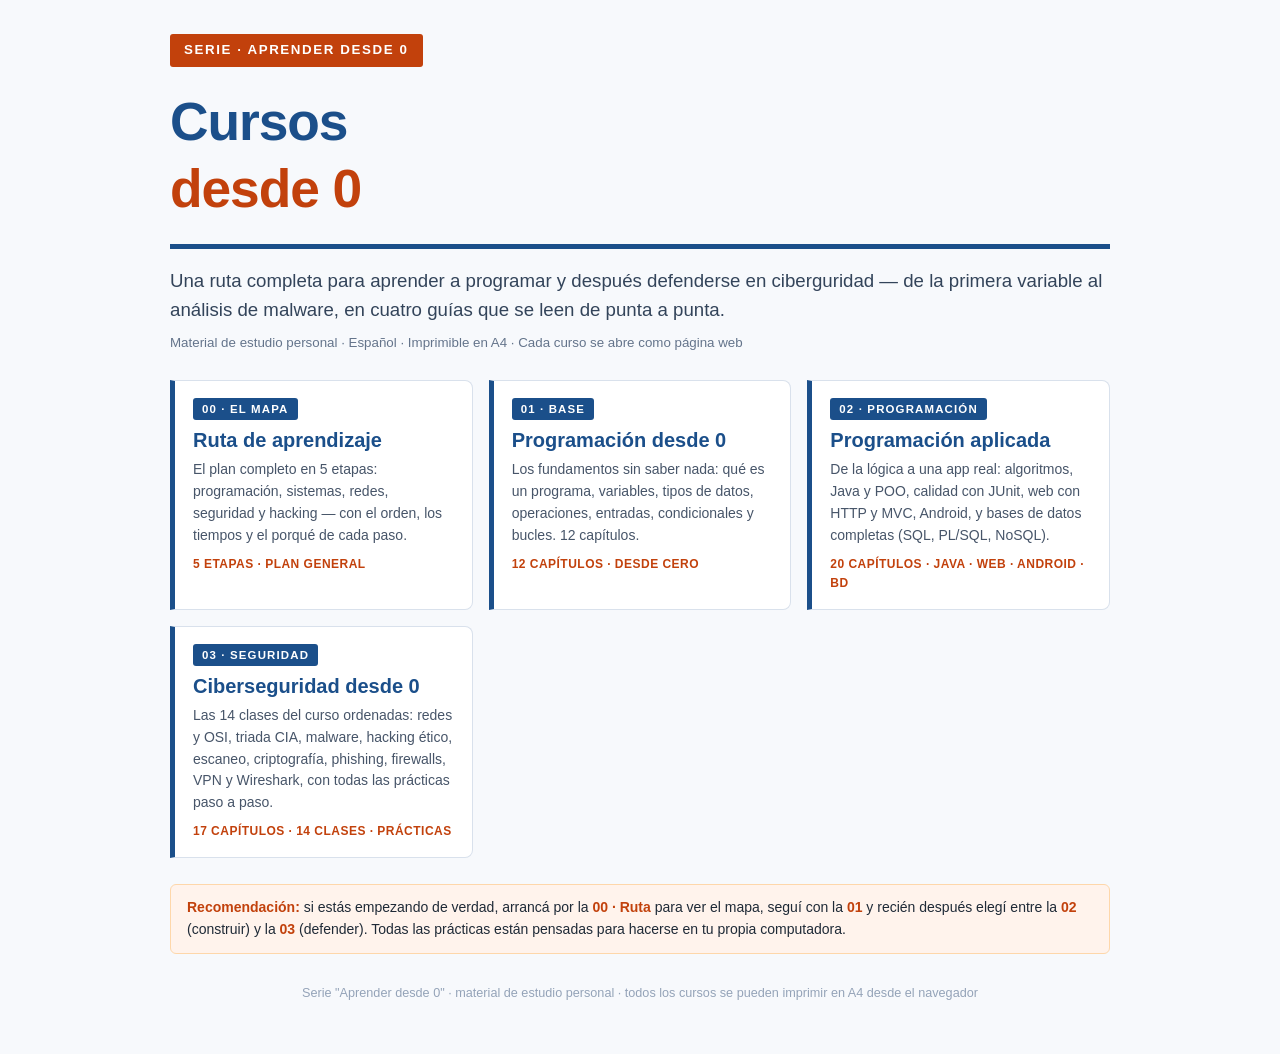
==== index.html @ 6a271abf "Serie Aprender desde 0: ruta + 4 cursos en HTML imprimible" ====
<!DOCTYPE html>
<html lang="es">
<head>
<meta charset="utf-8">
<meta name="viewport" content="width=device-width, initial-scale=1">
<title>Aprender desde 0 — Cursos</title>
<style>
  :root {
    --azul: #1b4f8a;
    --azul-vivo: #1d4ed8;
    --azul-humo: #eaf1fa;
    --naranja: #c2410c;
    --naranja-humo: #fff3ec;
    --verde: #15803d;
    --gris: #475569;
    --borde: #d9e1ec;
  }
  * { box-sizing: border-box; }
  body {
    font-family: "Segoe UI", "Segoe UI Variable Text", Tahoma, sans-serif;
    font-size: 11pt; line-height: 1.57; color: #1f2a37; margin: 0;
    background: #f7f9fc;
  }
  h1, h2, h3 { font-weight: 700; color: var(--azul); line-height: 1.25; margin: 0; }

  .envoltura { max-width: 980px; margin: 0 auto; padding: 34px 20px 50px; }

  /* ---------- Portada ---------- */
  .serie {
    display: inline-block; background: var(--naranja); color: #fff;
    font-size: 10pt; font-weight: 700; letter-spacing: .12em;
    text-transform: uppercase; padding: 6px 14px; border-radius: 3px;
  }
  h1 { font-size: 40pt; letter-spacing: -.02em; margin: 22px 0 0 0; }
  h1 span { color: var(--naranja); display: block; }
  .regla { height: 5px; background: var(--azul); width: 100%; margin: 22px 0 18px 0; }
  .sub { font-size: 14pt; color: #33445a; line-height: 1.55; margin: 0 0 8px 0; }
  .meta { font-size: 10pt; color: #64748b; margin: 0 0 26px 0; }

  /* ---------- Tarjetas ---------- */
  .grilla {
    display: grid; grid-template-columns: repeat(auto-fit, minmax(290px, 1fr));
    gap: 16px; margin-top: 10px;
  }
  .curso {
    display: block; text-decoration: none; background: #fff;
    border: 1px solid var(--borde); border-left: 5px solid var(--azul);
    border-radius: 0 8px 8px 0; padding: 16px 18px;
    transition: transform .12s ease, box-shadow .12s ease;
  }
  .curso:hover { transform: translateY(-3px); box-shadow: 0 6px 18px rgba(27,79,138,.14); border-left-color: var(--naranja); }
  .num {
    display: inline-block; font-size: 8.6pt; font-weight: 700; letter-spacing: .1em;
    text-transform: uppercase; color: #fff; background: var(--azul);
    padding: 2px 9px; border-radius: 3px; margin-bottom: 8px;
  }
  .curso h3 { font-size: 15pt; margin-bottom: 6px; color: var(--azul); }
  .curso p { font-size: 10.5pt; color: #475569; margin: 0 0 8px 0; }
  .tags { font-size: 9pt; color: var(--naranja); font-weight: 700; letter-spacing: .04em; }

  /* ---------- Nota final ---------- */
  .nota {
    background: var(--naranja-humo); border: 1px solid #fed7aa; border-radius: 6px;
    padding: 12px 16px; margin-top: 26px; font-size: 10.5pt;
  }
  .nota b { color: var(--naranja); }
  footer { font-size: 9.5pt; color: #94a3b8; text-align: center; margin-top: 30px; }

  @media (max-width: 480px) {
    h1 { font-size: 30pt; }
    .sub { font-size: 12.5pt; }
  }
</style>
</head>
<body>
<div class="envoltura">

  <div class="serie">Serie · Aprender desde 0</div>
  <h1>Cursos <span>desde 0</span></h1>
  <div class="regla"></div>
  <p class="sub">Una ruta completa para aprender a programar y después defenderse en ciberguridad — de la primera variable al análisis de malware, en cuatro guías que se leen de punta a punta.</p>
  <p class="meta">Material de estudio personal · Español · Imprimible en A4 · Cada curso se abre como página web</p>

  <div class="grilla">
    <a class="curso" href="00-ruta-aprendizaje.html">
      <span class="num">00 · El mapa</span>
      <h3>Ruta de aprendizaje</h3>
      <p>El plan completo en 5 etapas: programación, sistemas, redes, seguridad y hacking — con el orden, los tiempos y el porqué de cada paso.</p>
      <div class="tags">5 ETAPAS · PLAN GENERAL</div>
    </a>

    <a class="curso" href="01-programacion-desde-0.html">
      <span class="num">01 · Base</span>
      <h3>Programación desde 0</h3>
      <p>Los fundamentos sin saber nada: qué es un programa, variables, tipos de datos, operaciones, entradas, condicionales y bucles. 12 capítulos.</p>
      <div class="tags">12 CAPÍTULOS · DESDE CERO</div>
    </a>

    <a class="curso" href="02-programacion-teclab.html">
      <span class="num">02 · Programación</span>
      <h3>Programación aplicada</h3>
      <p>De la lógica a una app real: algoritmos, Java y POO, calidad con JUnit, web con HTTP y MVC, Android, y bases de datos completas (SQL, PL/SQL, NoSQL).</p>
      <div class="tags">20 CAPÍTULOS · JAVA · WEB · ANDROID · BD</div>
    </a>

    <a class="curso" href="03-ciberseguridad-desde-0.html">
      <span class="num">03 · Seguridad</span>
      <h3>Ciberseguridad desde 0</h3>
      <p>Las 14 clases del curso ordenadas: redes y OSI, triada CIA, malware, hacking ético, escaneo, criptografía, phishing, firewalls, VPN y Wireshark, con todas las prácticas paso a paso.</p>
      <div class="tags">17 CAPÍTULOS · 14 CLASES · PRÁCTICAS</div>
    </a>
  </div>

  <div class="nota">
    <b>Recomendación:</b> si estás empezando de verdad, arrancá por la <b>00 · Ruta</b> para ver el mapa, seguí con la <b>01</b> y recién después elegí entre la <b>02</b> (construir) y la <b>03</b> (defender). Todas las prácticas están pensadas para hacerse en tu propia computadora.
  </div>

  <footer>Serie "Aprender desde 0" · material de estudio personal · todos los cursos se pueden imprimir en A4 desde el navegador</footer>

</div>
</body>
</html>
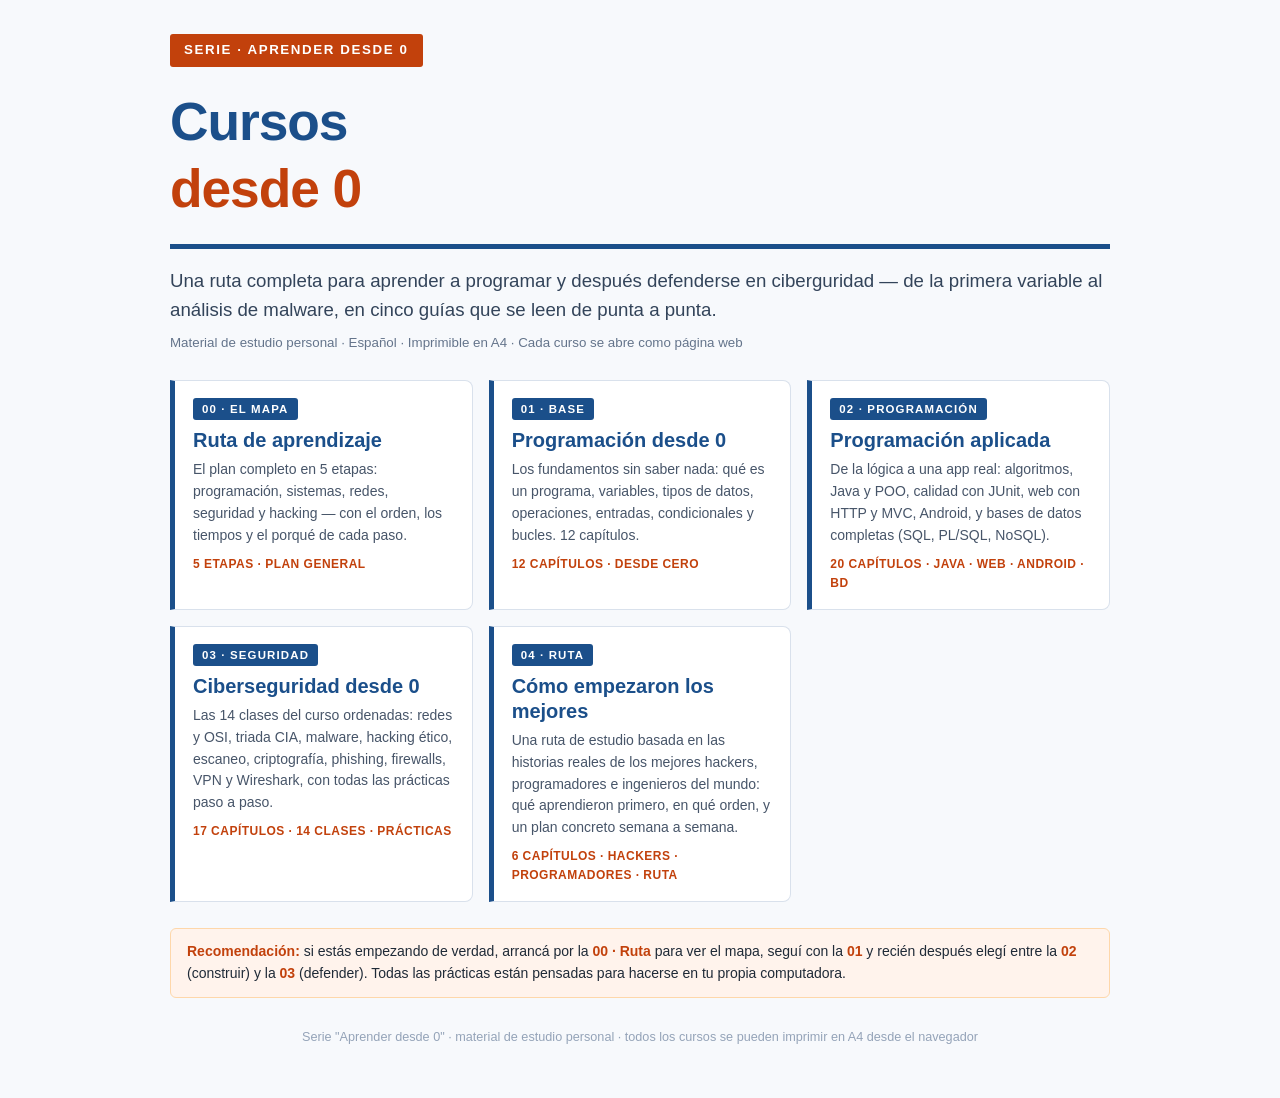
==== commit 5065c1d5: "Ruta 04: como empezaron los mejores (hackers + programadores) + indice" ====
--- a/index.html
+++ b/index.html
@@ -78,7 +78,7 @@
   <div class="serie">Serie · Aprender desde 0</div>
   <h1>Cursos <span>desde 0</span></h1>
   <div class="regla"></div>
-  <p class="sub">Una ruta completa para aprender a programar y después defenderse en ciberguridad — de la primera variable al análisis de malware, en cuatro guías que se leen de punta a punta.</p>
+  <p class="sub">Una ruta completa para aprender a programar y después defenderse en ciberguridad — de la primera variable al análisis de malware, en cinco guías que se leen de punta a punta.</p>
   <p class="meta">Material de estudio personal · Español · Imprimible en A4 · Cada curso se abre como página web</p>
 
   <div class="grilla">
@@ -109,6 +109,13 @@
       <p>Las 14 clases del curso ordenadas: redes y OSI, triada CIA, malware, hacking ético, escaneo, criptografía, phishing, firewalls, VPN y Wireshark, con todas las prácticas paso a paso.</p>
       <div class="tags">17 CAPÍTULOS · 14 CLASES · PRÁCTICAS</div>
     </a>
+
+    <a class="curso" href="04-ruta-como-los-mejores.html">
+      <span class="num">04 · Ruta</span>
+      <h3>Cómo empezaron los mejores</h3>
+      <p>Una ruta de estudio basada en las historias reales de los mejores hackers, programadores e ingenieros del mundo: qué aprendieron primero, en qué orden, y un plan concreto semana a semana.</p>
+      <div class="tags">6 CAPÍTULOS · HACKERS · PROGRAMADORES · RUTA</div>
+    </a>
   </div>
 
   <div class="nota">
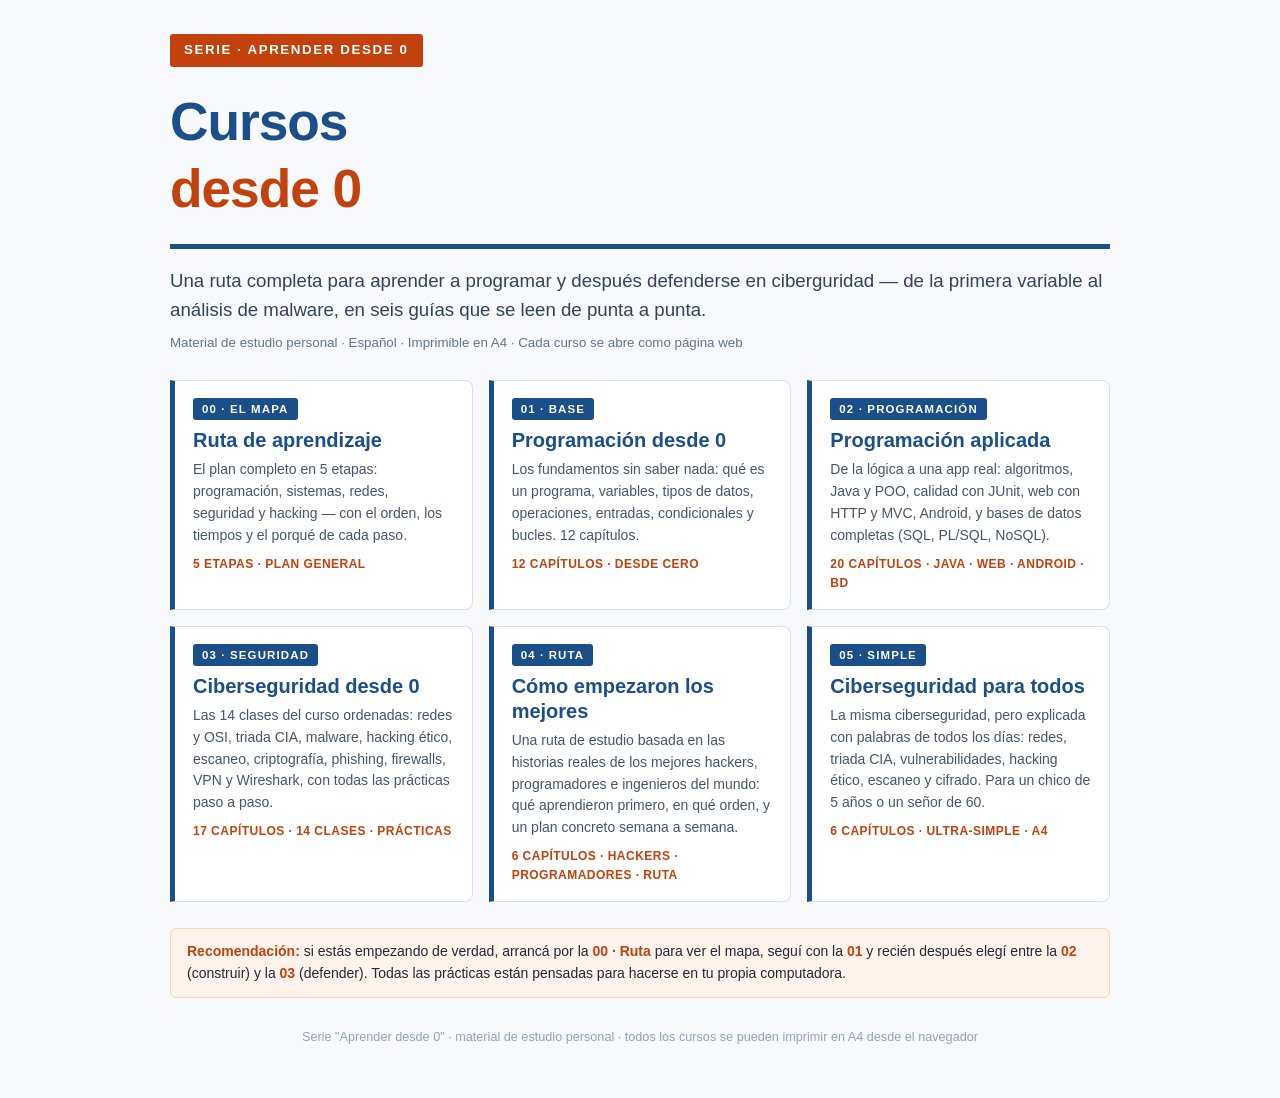
==== commit 2ae74f23: "Curso 05: ciberseguridad para todos (version ultra-simple) + indice" ====
--- a/index.html
+++ b/index.html
@@ -78,7 +78,7 @@
   <div class="serie">Serie · Aprender desde 0</div>
   <h1>Cursos <span>desde 0</span></h1>
   <div class="regla"></div>
-  <p class="sub">Una ruta completa para aprender a programar y después defenderse en ciberguridad — de la primera variable al análisis de malware, en cinco guías que se leen de punta a punta.</p>
+  <p class="sub">Una ruta completa para aprender a programar y después defenderse en ciberguridad — de la primera variable al análisis de malware, en seis guías que se leen de punta a punta.</p>
   <p class="meta">Material de estudio personal · Español · Imprimible en A4 · Cada curso se abre como página web</p>
 
   <div class="grilla">
@@ -116,6 +116,13 @@
       <p>Una ruta de estudio basada en las historias reales de los mejores hackers, programadores e ingenieros del mundo: qué aprendieron primero, en qué orden, y un plan concreto semana a semana.</p>
       <div class="tags">6 CAPÍTULOS · HACKERS · PROGRAMADORES · RUTA</div>
     </a>
+
+    <a class="curso" href="05-ciberseguridad-para-todos.html">
+      <span class="num">05 · Simple</span>
+      <h3>Ciberseguridad para todos</h3>
+      <p>La misma ciberseguridad, pero explicada con palabras de todos los días: redes, triada CIA, vulnerabilidades, hacking ético, escaneo y cifrado. Para un chico de 5 años o un señor de 60.</p>
+      <div class="tags">6 CAPÍTULOS · ULTRA-SIMPLE · A4</div>
+    </a>
   </div>
 
   <div class="nota">
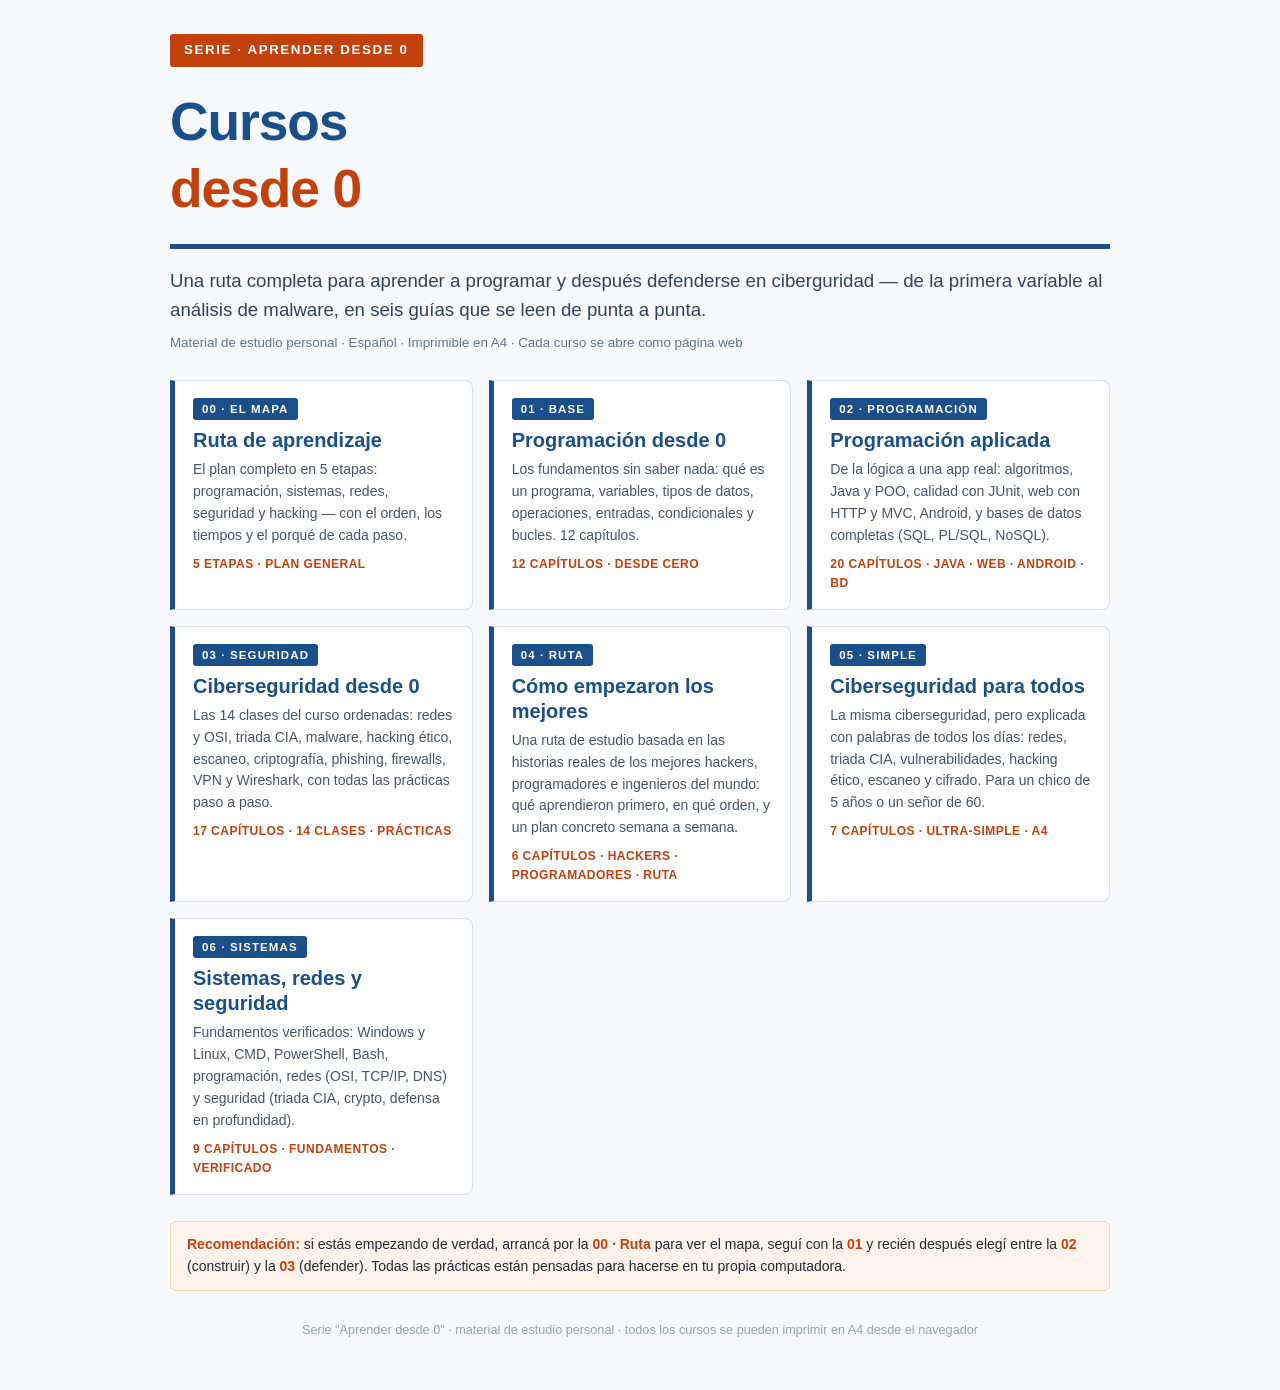
==== commit 73f0fbcf: "Curso 06: sistemas, redes y seguridad desde 0 (fundamentos verificados) + indice" ====
--- a/index.html
+++ b/index.html
@@ -121,7 +121,14 @@
       <span class="num">05 · Simple</span>
       <h3>Ciberseguridad para todos</h3>
       <p>La misma ciberseguridad, pero explicada con palabras de todos los días: redes, triada CIA, vulnerabilidades, hacking ético, escaneo y cifrado. Para un chico de 5 años o un señor de 60.</p>
-      <div class="tags">6 CAPÍTULOS · ULTRA-SIMPLE · A4</div>
+      <div class="tags">7 CAPÍTULOS · ULTRA-SIMPLE · A4</div>
+    </a>
+
+    <a class="curso" href="06-sistemas-redes-seguridad.html">
+      <span class="num">06 · Sistemas</span>
+      <h3>Sistemas, redes y seguridad</h3>
+      <p>Fundamentos verificados: Windows y Linux, CMD, PowerShell, Bash, programación, redes (OSI, TCP/IP, DNS) y seguridad (triada CIA, crypto, defensa en profundidad).</p>
+      <div class="tags">9 CAPÍTULOS · FUNDAMENTOS · VERIFICADO</div>
     </a>
   </div>
 
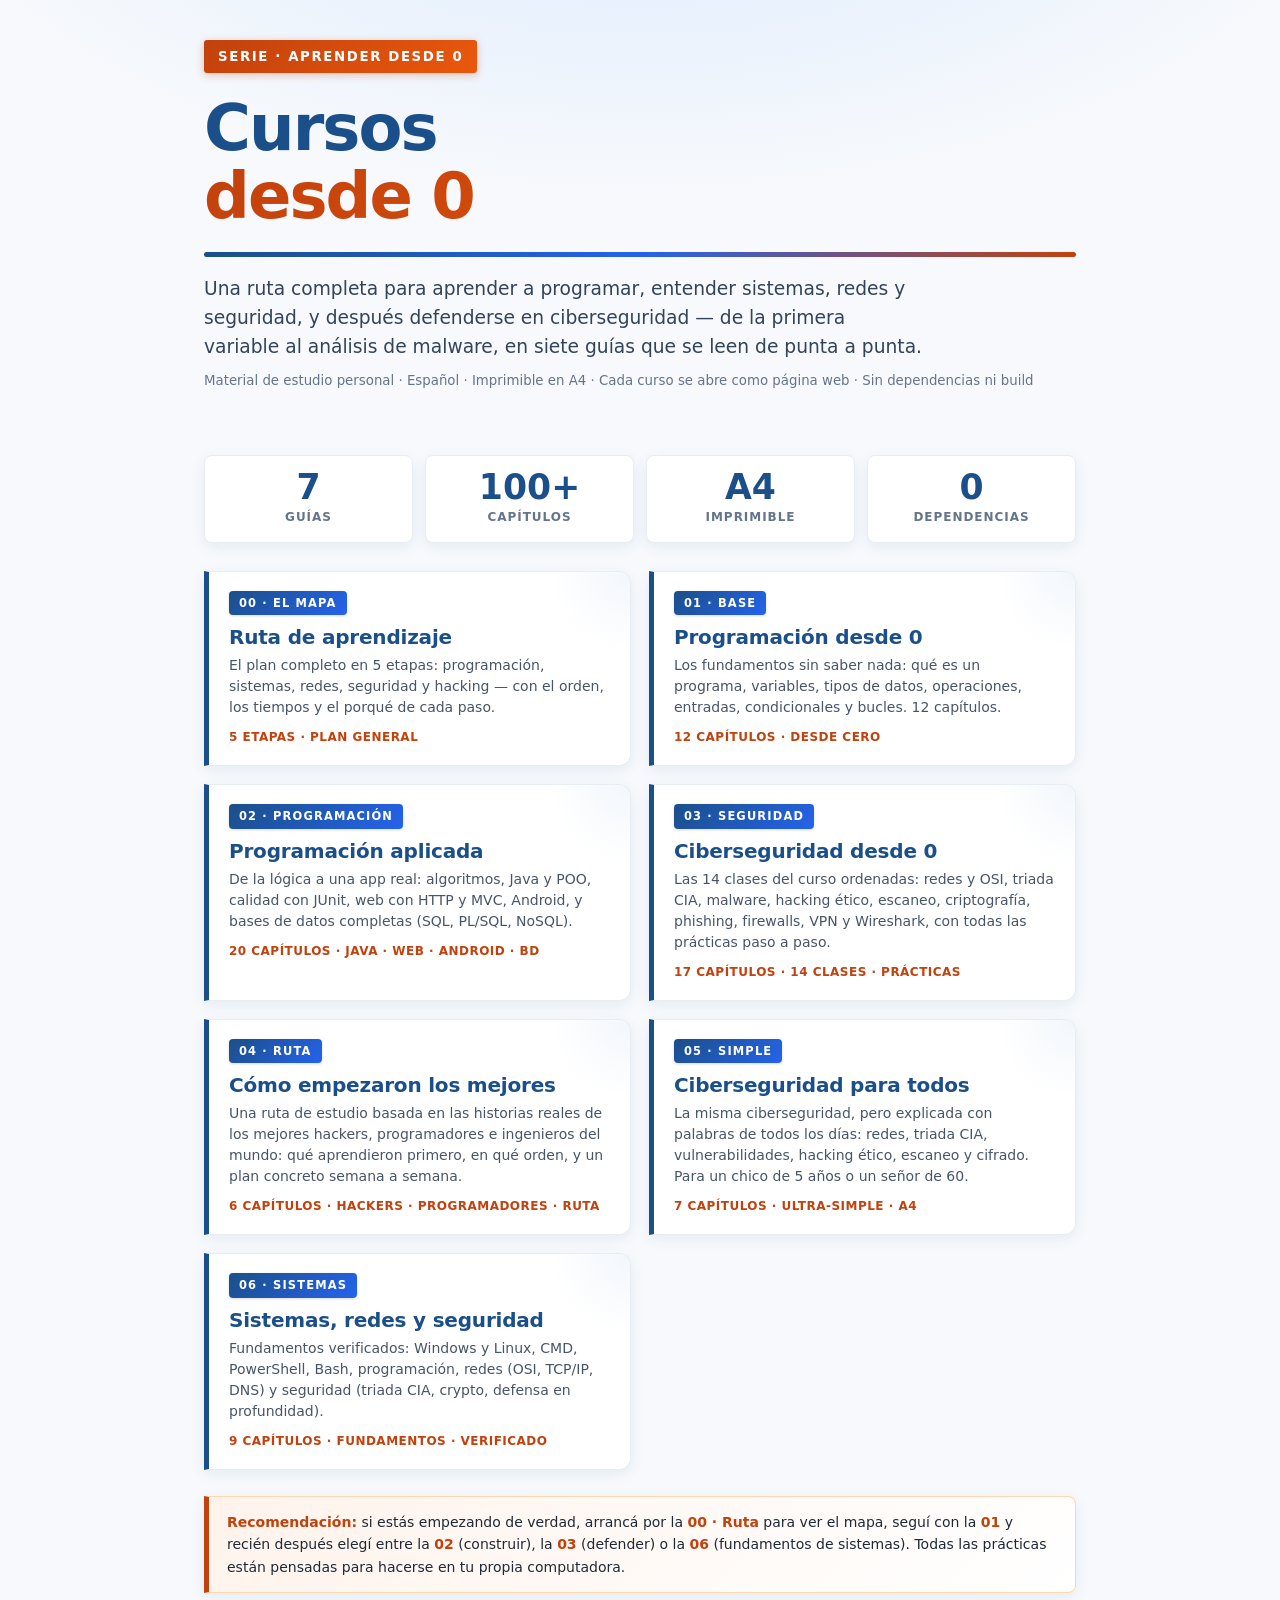
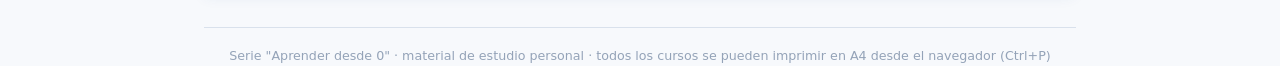
==== commit 5ad06ec1: "Rediseño visual (UX/UI): styles.css compartido + landing moderna" ====
--- a/index.html
+++ b/index.html
@@ -4,82 +4,101 @@
 <meta charset="utf-8">
 <meta name="viewport" content="width=device-width, initial-scale=1">
 <title>Aprender desde 0 — Cursos</title>
+<link rel="stylesheet" href="styles.css">
 <style>
-  :root {
-    --azul: #1b4f8a;
-    --azul-vivo: #1d4ed8;
-    --azul-humo: #eaf1fa;
-    --naranja: #c2410c;
-    --naranja-humo: #fff3ec;
-    --verde: #15803d;
-    --gris: #475569;
-    --borde: #d9e1ec;
+  /* ---------- Landing-specific ---------- */
+  body { background: radial-gradient(1200px 600px at 50% -10%, #dbeafe 0%, #f7f9fc 60%); }
+
+  .hero {
+    text-align: left; padding: 40px 0 20px;
+    position: relative;
   }
-  * { box-sizing: border-box; }
-  body {
-    font-family: "Segoe UI", "Segoe UI Variable Text", Tahoma, sans-serif;
-    font-size: 11pt; line-height: 1.57; color: #1f2a37; margin: 0;
-    background: #f7f9fc;
+  .hero .serie {
+    display: inline-block; background: linear-gradient(135deg, var(--naranja), var(--naranja-vivo));
+    color: #fff; font-size: 10pt; font-weight: 700; letter-spacing: .12em; text-transform: uppercase;
+    padding: 6px 14px; border-radius: 3px; box-shadow: 0 2px 8px rgba(194,65,12,.3);
   }
-  h1, h2, h3 { font-weight: 700; color: var(--azul); line-height: 1.25; margin: 0; }
+  .hero h1 { font-size: 48pt; letter-spacing: -.03em; margin: 22px 0 0 0; line-height: 1.05; }
+  .hero h1 span { color: var(--naranja); display: block; background: linear-gradient(135deg, var(--naranja), var(--naranja-vivo)); -webkit-background-clip: text; background-clip: text; -webkit-text-fill-color: transparent; }
+  .hero .regla { height: 5px; background: linear-gradient(90deg, var(--azul), var(--azul-vivo), var(--naranja)); width: 100%; margin: 22px 0 18px 0; border-radius: 3px; }
+  .hero .sub { font-size: 14pt; color: #33445a; line-height: 1.55; margin: 0 0 8px 0; max-width: 720px; }
+  .hero .meta { font-size: 10pt; color: #64748b; margin: 0 0 26px 0; }
 
-  .envoltura { max-width: 980px; margin: 0 auto; padding: 34px 20px 50px; }
+  .stats {
+    display: grid; grid-template-columns: repeat(auto-fit, minmax(140px, 1fr));
+    gap: 12px; margin: 18px 0 28px;
+  }
+  .stat {
+    background: #fff; border: 1px solid var(--borde-suave); border-radius: var(--radio);
+    padding: 14px 16px; text-align: center; box-shadow: var(--sombra);
+    transition: transform .15s ease, box-shadow .15s ease;
+  }
+  .stat:hover { transform: translateY(-3px); box-shadow: var(--sombra-hover); }
+  .stat .n { font-size: 26pt; font-weight: 800; color: var(--azul); line-height: 1; }
+  .stat .l { font-size: 9pt; color: #64748b; text-transform: uppercase; letter-spacing: .08em; margin-top: 4px; font-weight: 600; }
 
-  /* ---------- Portada ---------- */
-  .serie {
-    display: inline-block; background: var(--naranja); color: #fff;
-    font-size: 10pt; font-weight: 700; letter-spacing: .12em;
-    text-transform: uppercase; padding: 6px 14px; border-radius: 3px;
-  }
-  h1 { font-size: 40pt; letter-spacing: -.02em; margin: 22px 0 0 0; }
-  h1 span { color: var(--naranja); display: block; }
-  .regla { height: 5px; background: var(--azul); width: 100%; margin: 22px 0 18px 0; }
-  .sub { font-size: 14pt; color: #33445a; line-height: 1.55; margin: 0 0 8px 0; }
-  .meta { font-size: 10pt; color: #64748b; margin: 0 0 26px 0; }
-
-  /* ---------- Tarjetas ---------- */
   .grilla {
-    display: grid; grid-template-columns: repeat(auto-fit, minmax(290px, 1fr));
-    gap: 16px; margin-top: 10px;
+    display: grid; grid-template-columns: repeat(auto-fit, minmax(300px, 1fr));
+    gap: 18px; margin-top: 10px;
   }
   .curso {
     display: block; text-decoration: none; background: #fff;
-    border: 1px solid var(--borde); border-left: 5px solid var(--azul);
-    border-radius: 0 8px 8px 0; padding: 16px 18px;
-    transition: transform .12s ease, box-shadow .12s ease;
+    border: 1px solid var(--borde-suave); border-left: 5px solid var(--azul);
+    border-radius: 0 var(--radio-lg) var(--radio-lg) 0; padding: 18px 20px;
+    box-shadow: var(--sombra);
+    transition: transform .15s ease, box-shadow .15s ease, border-left-color .15s ease;
+    position: relative; overflow: hidden;
   }
-  .curso:hover { transform: translateY(-3px); box-shadow: 0 6px 18px rgba(27,79,138,.14); border-left-color: var(--naranja); }
+  .curso::before {
+    content: ""; position: absolute; top: 0; right: 0; width: 80px; height: 80px;
+    background: radial-gradient(circle at top right, var(--azul-humo), transparent 70%);
+    opacity: .6; pointer-events: none;
+  }
+  .curso:hover { transform: translateY(-4px); box-shadow: var(--sombra-hover); border-left-color: var(--naranja); }
+  .curso:hover .num { background: linear-gradient(135deg, var(--naranja), var(--naranja-vivo)); }
   .num {
     display: inline-block; font-size: 8.6pt; font-weight: 700; letter-spacing: .1em;
-    text-transform: uppercase; color: #fff; background: var(--azul);
-    padding: 2px 9px; border-radius: 3px; margin-bottom: 8px;
+    text-transform: uppercase; color: #fff; background: linear-gradient(135deg, var(--azul), var(--azul-vivo));
+    padding: 3px 10px; border-radius: 4px; margin-bottom: 10px; box-shadow: 0 1px 3px rgba(0,0,0,.15);
   }
   .curso h3 { font-size: 15pt; margin-bottom: 6px; color: var(--azul); }
-  .curso p { font-size: 10.5pt; color: #475569; margin: 0 0 8px 0; }
+  .curso p { font-size: 10.5pt; color: #475569; margin: 0 0 10px 0; line-height: 1.5; }
   .tags { font-size: 9pt; color: var(--naranja); font-weight: 700; letter-spacing: .04em; }
 
-  /* ---------- Nota final ---------- */
   .nota {
-    background: var(--naranja-humo); border: 1px solid #fed7aa; border-radius: 6px;
-    padding: 12px 16px; margin-top: 26px; font-size: 10.5pt;
+    background: linear-gradient(135deg, var(--naranja-humo), #fff);
+    border: 1px solid #fed7aa; border-left: 5px solid var(--naranja);
+    border-radius: 0 var(--radio) var(--radio) 0; padding: 14px 18px; margin-top: 26px;
+    font-size: 10.5pt; box-shadow: var(--sombra);
   }
   .nota b { color: var(--naranja); }
-  footer { font-size: 9.5pt; color: #94a3b8; text-align: center; margin-top: 30px; }
+  footer { font-size: 9.5pt; color: #94a3b8; text-align: center; margin-top: 34px; padding-top: 18px; border-top: 1px solid var(--borde); }
 
-  @media (max-width: 480px) {
-    h1 { font-size: 30pt; }
-    .sub { font-size: 12.5pt; }
+  @media (max-width: 600px) {
+    .hero h1 { font-size: 32pt; }
+    .hero .sub { font-size: 12.5pt; }
+    .stats { grid-template-columns: repeat(2, 1fr); }
+    .grilla { grid-template-columns: 1fr; }
   }
 </style>
 </head>
 <body>
 <div class="envoltura">
 
-  <div class="serie">Serie · Aprender desde 0</div>
-  <h1>Cursos <span>desde 0</span></h1>
-  <div class="regla"></div>
-  <p class="sub">Una ruta completa para aprender a programar y después defenderse en ciberguridad — de la primera variable al análisis de malware, en seis guías que se leen de punta a punta.</p>
-  <p class="meta">Material de estudio personal · Español · Imprimible en A4 · Cada curso se abre como página web</p>
+  <div class="hero">
+    <div class="serie">Serie · Aprender desde 0</div>
+    <h1>Cursos <span>desde 0</span></h1>
+    <div class="regla"></div>
+    <p class="sub">Una ruta completa para aprender a programar, entender sistemas, redes y seguridad, y después defenderse en ciberseguridad — de la primera variable al análisis de malware, en siete guías que se leen de punta a punta.</p>
+    <p class="meta">Material de estudio personal · Español · Imprimible en A4 · Cada curso se abre como página web · Sin dependencias ni build</p>
+  </div>
+
+  <div class="stats">
+    <div class="stat"><div class="n">7</div><div class="l">Guías</div></div>
+    <div class="stat"><div class="n">100+</div><div class="l">Capítulos</div></div>
+    <div class="stat"><div class="n">A4</div><div class="l">Imprimible</div></div>
+    <div class="stat"><div class="n">0</div><div class="l">Dependencias</div></div>
+  </div>
 
   <div class="grilla">
     <a class="curso" href="00-ruta-aprendizaje.html">
@@ -133,11 +152,10 @@
   </div>
 
   <div class="nota">
-    <b>Recomendación:</b> si estás empezando de verdad, arrancá por la <b>00 · Ruta</b> para ver el mapa, seguí con la <b>01</b> y recién después elegí entre la <b>02</b> (construir) y la <b>03</b> (defender). Todas las prácticas están pensadas para hacerse en tu propia computadora.
+    <b>Recomendación:</b> si estás empezando de verdad, arrancá por la <b>00 · Ruta</b> para ver el mapa, seguí con la <b>01</b> y recién después elegí entre la <b>02</b> (construir), la <b>03</b> (defender) o la <b>06</b> (fundamentos de sistemas). Todas las prácticas están pensadas para hacerse en tu propia computadora.
   </div>
 
-  <footer>Serie "Aprender desde 0" · material de estudio personal · todos los cursos se pueden imprimir en A4 desde el navegador</footer>
-
+  <footer>Serie "Aprender desde 0" · material de estudio personal · todos los cursos se pueden imprimir en A4 desde el navegador (Ctrl+P)</footer>
 </div>
 </body>
 </html>
--- a/styles.css
+++ b/styles.css
@@ -0,0 +1,251 @@
+/* ============================================================
+   styles.css — Diseño compartido de la serie "Aprender desde 0"
+   Paleta moderna, sombras suaves, transiciones, código oscuro.
+   Funciona con file:// y es imprimible a A4.
+   ============================================================ */
+
+@page { size: A4; margin: 17mm 16mm 16mm 16mm; }
+
+:root {
+  --azul: #1b4f8a;
+  --azul-vivo: #2563eb;
+  --azul-oscuro: #0f3a6b;
+  --azul-humo: #eaf1fa;
+  --azul-claro: #f3f8fd;
+  --naranja: #c2410c;
+  --naranja-vivo: #ea580c;
+  --naranja-humo: #fff3ec;
+  --verde: #15803d;
+  --verde-humo: #edf9f0;
+  --morado: #6d28d9;
+  --morado-humo: #f4f0ff;
+  --gris: #475569;
+  --gris-claro: #94a3b8;
+  --borde: #d9e1ec;
+  --borde-suave: #e8edf4;
+  --sombra: 0 4px 14px rgba(27,79,138,.08);
+  --sombra-hover: 0 8px 24px rgba(27,79,138,.16);
+  --radio: 8px;
+  --radio-lg: 12px;
+}
+
+* { box-sizing: border-box; }
+html { -webkit-print-color-adjust: exact; print-color-adjust: exact; scroll-behavior: smooth; }
+body {
+  font-family: "Segoe UI", "Segoe UI Variable Text", "Inter", system-ui, -apple-system, Tahoma, sans-serif;
+  font-size: 11pt; line-height: 1.6; color: #1f2a37; margin: 0 auto;
+  max-width: 920px; padding: 0 24px;
+  background: #f7f9fc;
+  -webkit-font-smoothing: antialiased;
+}
+@media print {
+  body { max-width: none; padding: 0; margin: 0; }
+}
+
+h1,h2,h3,h4 { font-weight: 700; color: var(--azul); line-height: 1.2; margin: 0; letter-spacing: -.01em; }
+p { margin: 0 0 9px 0; }
+a { color: var(--azul-vivo); text-decoration: none; }
+a:hover { text-decoration: underline; }
+
+/* ---------- Portada ---------- */
+.portada {
+  page-break-after: always; padding: 26mm 0 0 0; text-align: left;
+  background: linear-gradient(135deg, #ffffff 0%, var(--azul-claro) 100%);
+  border-radius: var(--radio-lg);
+}
+.portada .serie {
+  display: inline-block; background: linear-gradient(135deg, var(--naranja), var(--naranja-vivo)); color: #fff;
+  font-size: 10pt; font-weight: 700; letter-spacing: .12em; text-transform: uppercase;
+  padding: 6px 14px; border-radius: 3px; box-shadow: 0 2px 8px rgba(194,65,12,.3);
+}
+.portada h1 { font-size: 46pt; letter-spacing: -.02em; margin: 26px 0 0 0; color: var(--azul); }
+.portada h1 span { color: var(--naranja); display: block; }
+.portada .regla { height: 5px; background: linear-gradient(90deg, var(--azul), var(--azul-vivo)); width: 100%; margin: 26px 0 22px 0; border-radius: 3px; }
+.portada .sub { font-size: 15pt; color: #33445a; max-width: 95%; line-height: 1.55; margin: 0 0 26px 0; }
+.portada .caja-que {
+  background: #fff; border-left: 6px solid var(--azul); padding: 16px 20px;
+  border-radius: 0 var(--radio) var(--radio) 0; font-size: 11pt;
+  box-shadow: var(--sombra);
+}
+.portada .caja-que strong { color: var(--azul); }
+.portada .meta { margin-top: 30px; font-size: 10pt; color: #64748b; border-top: 1px solid var(--borde); padding-top: 12px; }
+
+/* ---------- Bloques de concepto ---------- */
+.bloque {
+  background: #fff; border: 1px solid var(--borde-suave); border-left: 5px solid var(--azul);
+  border-radius: 0 var(--radio) var(--radio) 0; padding: 14px 18px 8px 18px; margin: 16px 0;
+  page-break-inside: avoid; box-shadow: var(--sombra);
+  transition: transform .15s ease, box-shadow .15s ease;
+}
+.bloque:hover { transform: translateY(-2px); box-shadow: var(--sombra-hover); }
+.bloque > h3 { font-size: 13.5pt; margin-bottom: 8px; color: var(--azul); }
+.bloque > h3::before { content: "▸ "; color: var(--naranja); }
+.fila { margin: 0 0 6px 0; line-height: 1.55; }
+.lbl {
+  display: inline-block; font-size: 8.6pt; font-weight: 700; letter-spacing: .07em;
+  text-transform: uppercase; color: #fff; padding: 3px 9px; border-radius: 4px;
+  margin-right: 7px; vertical-align: 1.5px; box-shadow: 0 1px 3px rgba(0,0,0,.15);
+}
+.lbl.teoria  { background: linear-gradient(135deg, var(--azul), var(--azul-vivo)); }
+.lbl.ejemplo { background: linear-gradient(135deg, var(--naranja), var(--naranja-vivo)); }
+.lbl.quehace { background: linear-gradient(135deg, var(--verde), #22a05a); }
+.lbl.como    { background: linear-gradient(135deg, var(--morado), #8b5cf6); }
+.lbl.ejecuta { background: linear-gradient(135deg, var(--gris), #64748b); }
+.fila b.lead { color: #0f172a; }
+.fila p { display: inline; }
+
+/* ---------- Código (oscuro, estilo editor) ---------- */
+code {
+  font-family: "Cascadia Code", "Fira Code", Consolas, "Courier New", monospace;
+  font-size: 10pt; background: #eef2f7; border: 1px solid #d9e1ec; border-radius: 4px;
+  padding: 1px 6px; color: #9a3412; font-weight: 500;
+}
+pre {
+  font-family: "Cascadia Code", "Fira Code", Consolas, "Courier New", monospace;
+  font-size: 10pt; line-height: 1.55;
+  background: linear-gradient(180deg, #1e293b 0%, #0f172a 100%);
+  border: 1px solid #334155; border-left: 4px solid var(--naranja-vivo);
+  border-radius: 0 var(--radio) var(--radio) 0; padding: 12px 16px; margin: 10px 0 14px 0;
+  color: #e2e8f0; white-space: pre-wrap; page-break-inside: avoid;
+  box-shadow: 0 4px 12px rgba(15,23,42,.25);
+}
+pre .c { color: #64748b; font-style: italic; }
+pre .k { color: #60a5fa; font-weight: 700; }
+pre .s { color: #34d399; }
+pre .n { color: #fbbf24; }
+pre::before { content: "● ● ●"; display: block; color: #475569; font-size: 8pt; margin-bottom: 6px; letter-spacing: 4px; }
+
+/* ---------- Capítulos ---------- */
+.cap { page-break-before: always; }
+.cap h2 {
+  font-size: 24pt; margin: 0 0 4px 0; letter-spacing: -.01em;
+  border-bottom: 3px solid var(--azul); padding-bottom: 10px;
+  background: linear-gradient(90deg, var(--azul-humo), transparent);
+  padding-left: 8px; border-radius: 4px 4px 0 0;
+}
+.cap h2 .num {
+  display: block; font-size: 10pt; letter-spacing: .18em; text-transform: uppercase;
+  color: var(--naranja); margin-bottom: 6px; font-weight: 700;
+}
+.cap .promesa {
+  font-size: 11.5pt; color: #475569; font-style: italic; margin: 12px 0 16px 0;
+  border-left: 3px solid var(--naranja); padding-left: 12px; background: var(--naranja-humo);
+  padding: 10px 12px; border-radius: 0 var(--radio) var(--radio) 0;
+}
+h3.sub { font-size: 14pt; margin: 15px 0 7px 0; color: var(--azul); border-bottom: 1px dashed var(--borde); padding-bottom: 4px; }
+
+/* ---------- Llamadas ---------- */
+.nota {
+  background: var(--naranja-humo); border: 1px solid #fed7aa; border-left: 5px solid var(--naranja);
+  border-radius: 0 var(--radio) var(--radio) 0; padding: 12px 16px; margin: 14px 0;
+  page-break-inside: avoid; font-size: 10.5pt; box-shadow: 0 2px 8px rgba(194,65,12,.08);
+}
+.nota b.t { color: var(--naranja); text-transform: uppercase; letter-spacing: .06em; font-size: 9pt; }
+.aviso {
+  background: var(--verde-humo); border: 1px solid #bbf7d0; border-left: 5px solid var(--verde);
+  border-radius: 0 var(--radio) var(--radio) 0; padding: 12px 16px; margin: 14px 0;
+  page-break-inside: avoid; font-size: 10.5pt; box-shadow: 0 2px 8px rgba(21,128,61,.08);
+}
+.aviso b.t { color: var(--verde); text-transform: uppercase; letter-spacing: .06em; font-size: 9pt; }
+
+/* ---------- Tablas ---------- */
+table { width: 100%; border-collapse: separate; border-spacing: 0; margin: 12px 0 16px 0; font-size: 10pt; page-break-inside: avoid; border-radius: var(--radio); overflow: hidden; box-shadow: var(--sombra); }
+tr { page-break-inside: avoid; }
+.grupo { page-break-inside: avoid; }
+th { background: linear-gradient(135deg, var(--azul), var(--azul-vivo)); color: #fff; text-align: left; padding: 9px 12px; font-weight: 600; font-size: 9.5pt; letter-spacing: .04em; }
+td { border-bottom: 1px solid var(--borde-suave); padding: 7px 12px; vertical-align: top; background: #fff; }
+tr:nth-child(even) td { background: #f7f9fc; }
+tr:hover td { background: #eef4fb; }
+td b { color: var(--azul); }
+table tr:first-child th:first-child { border-top-left-radius: var(--radio); }
+table tr:first-child th:last-child { border-top-right-radius: var(--radio); }
+
+/* ---------- Recursos ---------- */
+.recurso {
+  border: 1px solid var(--borde-suave); border-radius: var(--radio); padding: 14px 18px;
+  margin: 12px 0; page-break-inside: avoid; background: #fff; box-shadow: var(--sombra);
+  transition: transform .15s ease, box-shadow .15s ease;
+}
+.recurso:hover { transform: translateY(-2px); box-shadow: var(--sombra-hover); }
+.recurso h4 { font-size: 12.5pt; margin-bottom: 4px; color: var(--azul); }
+.pills { margin: 4px 0 7px 0; }
+.pill { display: inline-block; font-size: 8.4pt; font-weight: 700; padding: 3px 10px; border-radius: 12px; margin-right: 5px; letter-spacing: .04em; box-shadow: 0 1px 3px rgba(0,0,0,.1); }
+.pill.gratis { background: var(--verde-humo); color: var(--verde); border: 1px solid #bbf7d0; }
+.pill.mixto  { background: #fff7ed; color: var(--naranja); border: 1px solid #fed7aa; }
+.pill.nivel  { background: var(--azul-humo); color: var(--azul); border: 1px solid #c7dbf3; }
+.recurso p { font-size: 10.3pt; margin-bottom: 5px; }
+.recurso .porque { color: #475569; font-size: 10pt; }
+.recurso .porque b { color: var(--naranja); }
+
+/* ---------- Índice ---------- */
+.indice ul { list-style: none; padding: 0; margin: 10px 0 0 0; }
+.indice li {
+  padding: 9px 12px; border-bottom: 1px dotted var(--borde); font-size: 11.5pt;
+  display: flex; justify-content: space-between; border-radius: 4px;
+  transition: background .12s ease;
+}
+.indice li:hover { background: var(--azul-humo); }
+.indice li span.t { color: var(--azul); font-weight: 600; }
+.indice li span.d { color: #64748b; font-size: 10pt; }
+
+/* ---------- Cierre ---------- */
+.cierre {
+  background: linear-gradient(135deg, var(--azul) 0%, var(--azul-vivo) 100%);
+  color: #eaf1fa; padding: 20px 24px; border-radius: var(--radio-lg);
+  margin-top: 22px; page-break-inside: avoid; box-shadow: var(--sombra-hover);
+}
+.cierre h3 { color: #fff; margin-bottom: 8px; font-size: 15pt; }
+.cierre p { color: #dbe7f7; font-size: 10.8pt; }
+.cierre b { color: #ffd8b0; }
+
+/* ---------- Persona (biografías) ---------- */
+.persona {
+  background: #fff; border: 1px solid var(--borde-suave); border-radius: var(--radio);
+  padding: 12px 16px; margin: 10px 0; page-break-inside: avoid; box-shadow: var(--sombra);
+  transition: transform .15s ease, box-shadow .15s ease;
+}
+.persona:hover { transform: translateY(-2px); box-shadow: var(--sombra-hover); }
+.persona h4 { font-size: 12pt; color: var(--azul); margin-bottom: 4px; }
+.persona .rol { font-size: 9.5pt; color: #64748b; font-style: italic; margin-bottom: 6px; }
+.persona .fila { margin: 0 0 4px 0; }
+
+/* ---------- Fase (ruta) ---------- */
+.fase {
+  background: linear-gradient(135deg, var(--azul-humo), #fff);
+  border-left: 5px solid var(--azul); border-radius: 0 var(--radio) var(--radio) 0;
+  padding: 14px 18px; margin: 14px 0; page-break-inside: avoid; box-shadow: var(--sombra);
+}
+.fase h3 { font-size: 13pt; color: var(--azul); margin-bottom: 6px; }
+.fase .semana { font-size: 9.5pt; color: var(--naranja); font-weight: 700; letter-spacing: .06em; text-transform: uppercase; margin-bottom: 4px; }
+
+/* ---------- Utilidades ---------- */
+.grupo { page-break-inside: avoid; }
+.cierre-final { }
+
+/* ---------- Print: limpiar para impresión ---------- */
+@media print {
+  body { background: #fff; }
+  .bloque, .nota, .aviso, .recurso, .persona, .fase { box-shadow: none; }
+  .bloque:hover, .recurso:hover, .persona:hover { transform: none; }
+  pre { background: #f3f6fb; color: #0f172a; border-left: 4px solid var(--azul); }
+  pre .c { color: #64748b; } pre .k { color: var(--azul-vivo); } pre .s { color: var(--verde); } pre .n { color: var(--naranja); }
+  pre::before { display: none; }
+  table { box-shadow: none; }
+  tr:hover td { background: inherit; }
+  .indice li:hover { background: inherit; }
+  .portada { background: #fff; }
+}
+
+/* ---------- Mobile ---------- */
+@media (max-width: 600px) {
+  body { font-size: 10.5pt; }
+  .portada h1 { font-size: 32pt; }
+  .portada .sub { font-size: 12.5pt; }
+  .cap h2 { font-size: 20pt; }
+  table { font-size: 9pt; }
+  th, td { padding: 5px 8px; }
+  .lbl { font-size: 8pt; padding: 2px 7px; }
+  pre { font-size: 9pt; padding: 8px 10px; }
+  code { font-size: 9pt; }
+  .bloque { padding: 10px 12px 6px 12px; }
+}
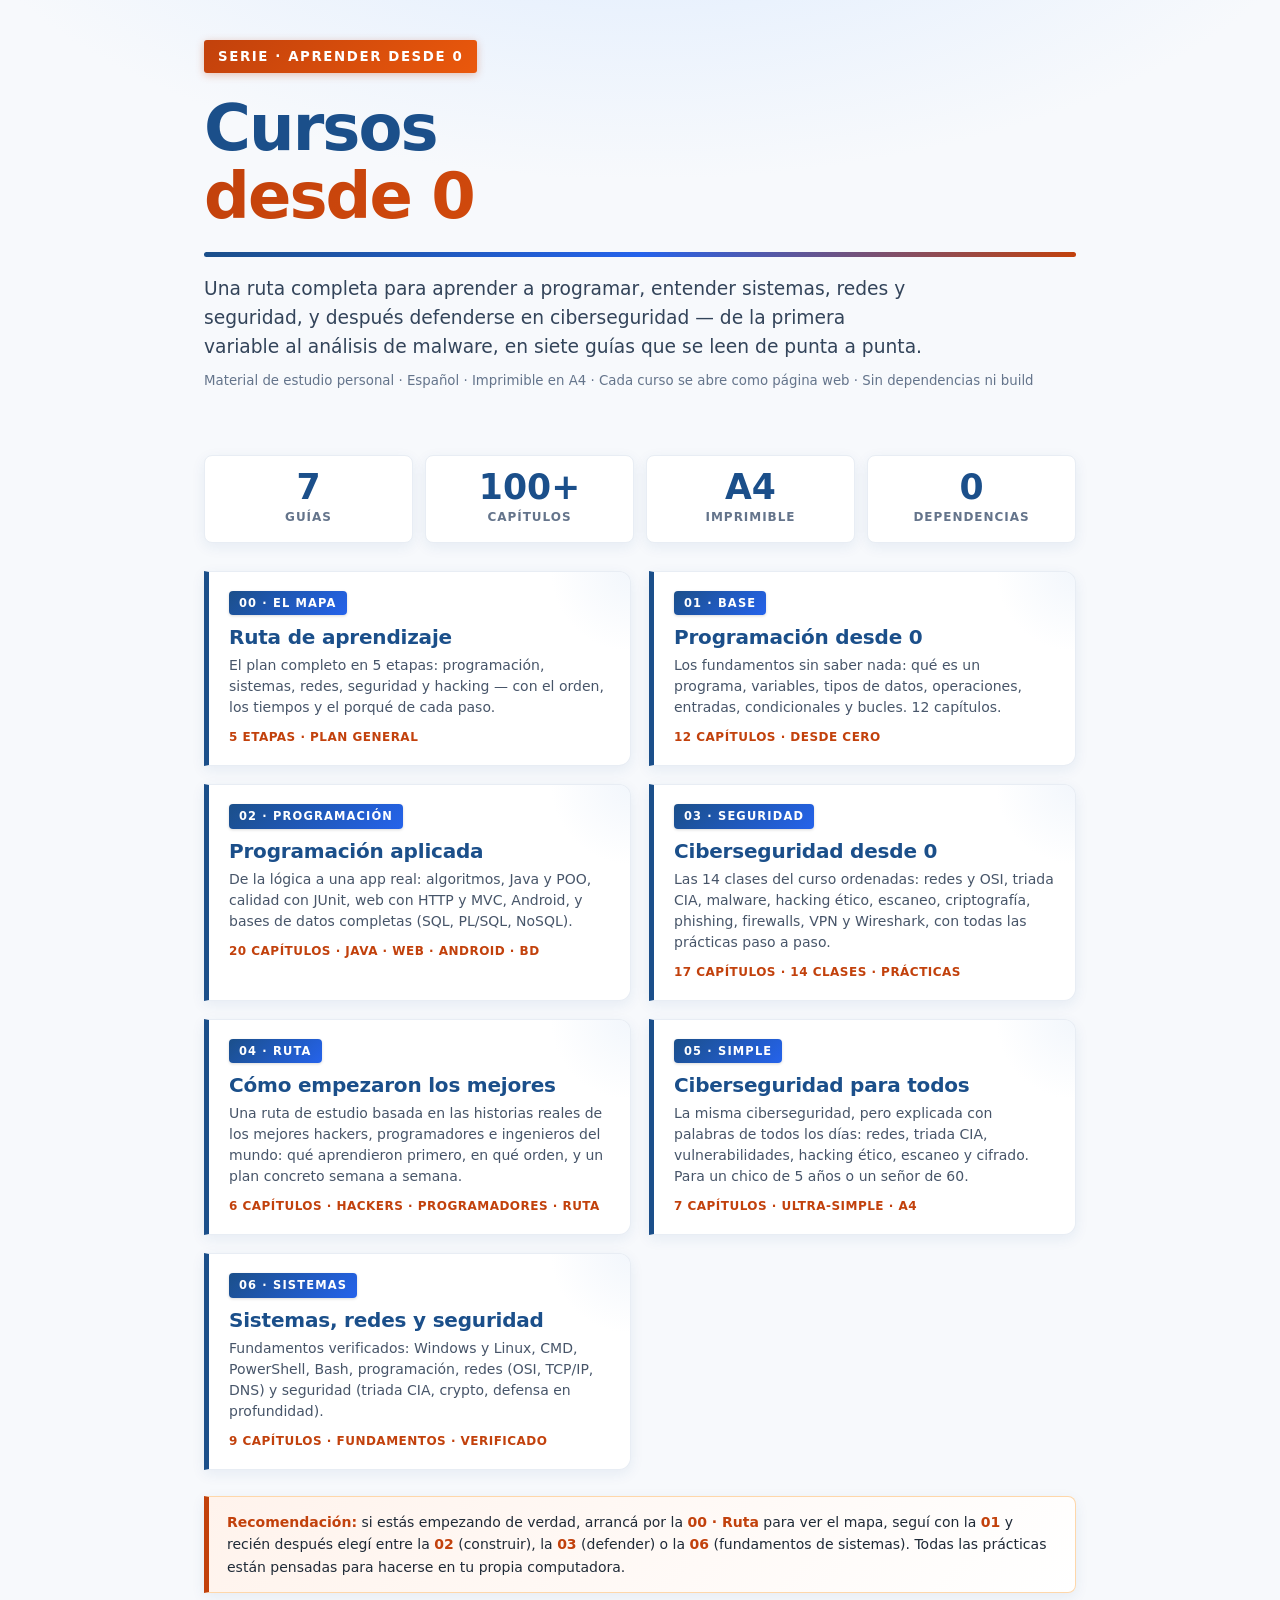
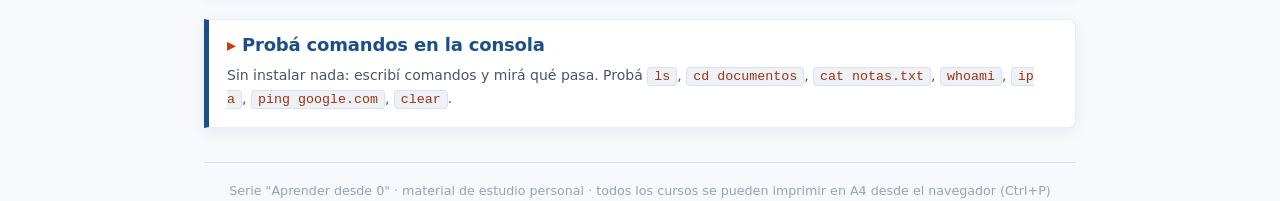
==== commit eff3a2f3: "Agrega panel de visitas, IP en esquina, y simulador de consola (script.js)" ====
--- a/index.html
+++ b/index.html
@@ -155,7 +155,14 @@
     <b>Recomendación:</b> si estás empezando de verdad, arrancá por la <b>00 · Ruta</b> para ver el mapa, seguí con la <b>01</b> y recién después elegí entre la <b>02</b> (construir), la <b>03</b> (defender) o la <b>06</b> (fundamentos de sistemas). Todas las prácticas están pensadas para hacerse en tu propia computadora.
   </div>
 
+  <div class="bloque" style="margin-top:26px;">
+    <h3>Probá comandos en la consola</h3>
+    <p style="font-size:10.5pt; color:#475569;">Sin instalar nada: escribí comandos y mirá qué pasa. Probá <code>ls</code>, <code>cd documentos</code>, <code>cat notas.txt</code>, <code>whoami</code>, <code>ip a</code>, <code>ping google.com</code>, <code>clear</code>.</p>
+    <div data-console id="console-index"></div>
+  </div>
+
   <footer>Serie "Aprender desde 0" · material de estudio personal · todos los cursos se pueden imprimir en A4 desde el navegador (Ctrl+P)</footer>
 </div>
+<script src="script.js" defer></script>
 </body>
 </html>
--- a/styles.css
+++ b/styles.css
@@ -236,6 +236,162 @@
   .portada { background: #fff; }
 }
 
+/* ---------- Temas por curso (cada curso tiene su identidad visual) ---------- */
+/* Tema 00 · Ruta de aprendizaje — azul profundo (mapa/navegación) */
+body.theme-00 { --azul:#1e3a8a; --azul-vivo:#3b82f6; --azul-oscuro:#172554; --azul-humo:#e8eefb; --azul-claro:#f1f5ff; --naranja:#ea580c; --naranja-vivo:#f97316; --naranja-humo:#fff4ec; background:linear-gradient(180deg,#f1f5ff 0%,#f7f9fc 40%); }
+/* Tema 01 · Programación desde 0 — verde (fresco, principiante) */
+body.theme-01 { --azul:#15803d; --azul-vivo:#22c55e; --azul-oscuro:#14532d; --azul-humo:#eaf9f0; --azul-claro:#f2fcf5; --naranja:#d97706; --naranja-vivo:#f59e0b; --naranja-humo:#fff8ec; background:linear-gradient(180deg,#f0fdf4 0%,#f7f9fc 40%); }
+/* Tema 02 · Programación aplicada — índigo (código/tech) */
+body.theme-02 { --azul:#4f46e5; --azul-vivo:#6366f1; --azul-oscuro:#312e81; --azul-humo:#eef0fd; --azul-claro:#f5f6fe; --naranja:#e11d48; --naranja-vivo:#f43f5e; --naranja-humo:#fdf0f3; background:linear-gradient(180deg,#eef2ff 0%,#f7f9fc 40%); }
+/* Tema 03 · Ciberseguridad desde 0 — rojo (seguridad/alerta) */
+body.theme-03 { --azul:#b91c1c; --azul-vivo:#dc2626; --azul-oscuro:#7f1d1d; --azul-humo:#fdecec; --azul-claro:#fef5f5; --naranja:#ea580c; --naranja-vivo:#f97316; --naranja-humo:#fff4ec; background:linear-gradient(180deg,#fef2f2 0%,#f7f9fc 40%); }
+/* Tema 04 · Cómo empezaron los mejores — ámbar/dorado (inspiración/premium) */
+body.theme-04 { --azul:#92400e; --azul-vivo:#d97706; --azul-oscuro:#78350f; --azul-humo:#faf3e8; --azul-claro:#fdf8f0; --naranja:#b45309; --naranja-vivo:#f59e0b; --naranja-humo:#fef7e8; background:linear-gradient(180deg,#fef9ee 0%,#f7f9fc 40%); }
+/* Tema 05 · Ciberseguridad para todos — teal (amigable/simple) */
+body.theme-05 { --azul:#0d9488; --azul-vivo:#14b8a6; --azul-oscuro:#134e4a; --azul-humo:#e6f7f5; --azul-claro:#f0fdfb; --naranja:#f97316; --naranja-vivo:#fb923c; --naranja-humo:#fff4ec; background:linear-gradient(180deg,#f0fdfa 0%,#f7f9fc 40%); }
+/* Tema 06 · Sistemas, redes y seguridad — slate (infraestructura) */
+body.theme-06 { --azul:#334155; --azul-vivo:#475569; --azul-oscuro:#1e293b; --azul-humo:#eef1f5; --azul-claro:#f5f7fa; --naranja:#0ea5e9; --naranja-vivo:#38bdf8; --naranja-humo:#eaf6fd; background:linear-gradient(180deg,#f1f5f9 0%,#f7f9fc 40%); }
+
+/* Portada temática: gradiente sutil por tema */
+body[class^="theme-"] .portada {
+  background: linear-gradient(135deg, #ffffff 0%, var(--azul-claro) 100%);
+}
+body[class^="theme-"] .portada .regla {
+  background: linear-gradient(90deg, var(--azul), var(--azul-vivo), var(--naranja));
+}
+body[class^="theme-"] .portada .serie {
+  background: linear-gradient(135deg, var(--naranja), var(--naranja-vivo));
+}
+body[class^="theme-"] .cap h2 {
+  border-bottom-color: var(--azul);
+  background: linear-gradient(90deg, var(--azul-humo), transparent);
+}
+body[class^="theme-"] .bloque {
+  border-left-color: var(--azul);
+  box-shadow: 0 4px 14px rgba(0,0,0,.06);
+}
+body[class^="theme-"] .bloque:hover { box-shadow: 0 8px 24px rgba(0,0,0,.12); }
+body[class^="theme-"] .lbl.teoria { background: linear-gradient(135deg, var(--azul), var(--azul-vivo)); }
+body[class^="theme-"] .lbl.ejemplo { background: linear-gradient(135deg, var(--naranja), var(--naranja-vivo)); }
+body[class^="theme-"] th { background: linear-gradient(135deg, var(--azul), var(--azul-vivo)); }
+body[class^="theme-"] .cierre { background: linear-gradient(135deg, var(--azul) 0%, var(--azul-vivo) 100%); }
+body[class^="theme-"] .nota { border-left-color: var(--naranja); background: var(--naranja-humo); }
+body[class^="theme-"] .cap .promesa { border-left-color: var(--naranja); background: var(--naranja-humo); }
+body[class^="theme-"] .recurso:hover { box-shadow: 0 8px 24px rgba(0,0,0,.12); }
+body[class^="theme-"] .persona:hover { box-shadow: 0 8px 24px rgba(0,0,0,.12); }
+body[class^="theme-"] .fase { border-left-color: var(--azul); background: linear-gradient(135deg, var(--azul-humo), #fff); }
+body[class^="theme-"] .indice li:hover { background: var(--azul-humo); }
+body[class^="theme-"] .lbl.quehace { background: linear-gradient(135deg, var(--verde), #22a05a); }
+body[class^="theme-"] .lbl.como { background: linear-gradient(135deg, var(--morado), #8b5cf6); }
+body[class^="theme-"] .lbl.ejecuta { background: linear-gradient(135deg, var(--gris), #64748b); }
+
+/* ---------- Decoraciones temáticas de fondo (marcas de agua) ---------- */
+body[class^="theme-"]::before,
+body[class^="theme-"]::after {
+  position: fixed; top: 50%; left: 50%;
+  transform: translate(-50%, -50%) rotate(-18deg);
+  font-size: 18vw; font-weight: 900; letter-spacing: .05em;
+  color: var(--azul); opacity: .025;
+  pointer-events: none; user-select: none; z-index: -1;
+  white-space: nowrap; font-family: "Segoe UI", sans-serif;
+}
+body[class^="theme-"]::after {
+  content: ""; font-size: 0;
+}
+/* 00 · Ruta */
+body.theme-00::before { content: "RUTA"; opacity: .025; }
+/* 01 · Programación desde 0 */
+body.theme-01::before { content: "CODE"; opacity: .025; }
+/* 02 · Programación aplicada */
+body.theme-02::before { content: "BUILD"; opacity: .025; }
+/* 03 · Ciberseguridad (peligro) — sin fondo oscuro, limpio */
+body.theme-03 { background: linear-gradient(180deg, #fef2f2 0%, #f7f9fc 40%); }
+body.theme-03::before { content: "PELIGRO"; color: #dc2626; opacity: .03; font-size: 14vw; }
+body.theme-03::after {
+  content: "DANGER"; position: fixed; top: 25%; left: 70%;
+  transform: translate(-50%, -50%) rotate(12deg);
+  font-size: 10vw; font-weight: 900; color: #f59e0b; opacity: .03;
+  pointer-events: none; user-select: none; z-index: -1; white-space: nowrap;
+}
+/* 04 · Cómo empezaron los mejores */
+body.theme-04::before { content: "HACK"; opacity: .025; }
+/* 05 · Ciberseguridad para todos */
+body.theme-05::before { content: "SAFE"; opacity: .025; color: var(--verde); }
+/* 06 · Sistemas, redes y seguridad */
+body.theme-06::before { content: "SERVER"; opacity: .025; }
+
+/* Portadas limpias, sin franjas */
+
+/* Sin patrón de fondo: fondos limpios por tema (definidos arriba en cada theme-XX) */
+
+/* Print: ocultar decoraciones */
+@media print {
+  body[class^="theme-"]::before,
+  body[class^="theme-"]::after,
+  body.theme-03 .portada::before { display: none; }
+  body[class^="theme-"] { background: #fff !important; background-image: none !important; }
+}
+
+/* ---------- IP en la esquina ---------- */
+#ip-corner {
+  position: fixed; top: 10px; right: 12px; z-index: 9999;
+  background: linear-gradient(135deg, var(--azul), var(--azul-vivo));
+  color: #fff; font-size: 9pt; font-weight: 600; padding: 4px 10px;
+  border-radius: 12px; box-shadow: 0 2px 8px rgba(0,0,0,.2);
+  letter-spacing: .03em; font-family: "Cascadia Code", Consolas, monospace;
+  opacity: .92;
+}
+#ip-corner #ip-val { font-weight: 700; }
+@media print { #ip-corner { display: none; } }
+
+/* ---------- Panel de visitas ---------- */
+#visit-panel {
+  position: fixed; bottom: 12px; right: 12px; z-index: 9998;
+  background: #fff; border: 1px solid var(--borde); border-left: 4px solid var(--azul);
+  border-radius: var(--radio); padding: 10px 14px; font-size: 9pt;
+  box-shadow: var(--sombra-hover); max-width: 230px;
+}
+#visit-panel .vp-title { font-weight: 700; color: var(--azul); margin-bottom: 6px; font-size: 9.5pt; }
+#visit-panel .vp-row { display: flex; justify-content: space-between; gap: 10px; margin: 2px 0; color: #475569; }
+#visit-panel .vp-row b { color: var(--azul); }
+#visit-panel .vp-note { font-size: 8pt; color: #94a3b8; margin-top: 6px; line-height: 1.3; }
+@media print { #visit-panel { display: none; } }
+
+/* ---------- Simulador de consola ---------- */
+.console {
+  background: #0f172a; border: 1px solid #334155; border-radius: var(--radio-lg);
+  overflow: hidden; margin: 16px 0; box-shadow: 0 4px 16px rgba(15,23,42,.3);
+  font-family: "Cascadia Code", "Fira Code", Consolas, monospace; font-size: 10pt;
+}
+.console-bar {
+  background: #1e293b; padding: 8px 12px; display: flex; align-items: center; gap: 8px;
+  border-bottom: 1px solid #334155;
+}
+.console-bar .dot { width: 10px; height: 10px; border-radius: 50%; display: inline-block; }
+.console-bar .dot.red { background: #ef4444; }
+.console-bar .dot.yellow { background: #fbbf24; }
+.console-bar .dot.green { background: #22c55e; }
+.console-bar .console-title { color: #94a3b8; font-size: 9pt; margin-left: 6px; }
+.console-body {
+  padding: 10px 14px; min-height: 120px; max-height: 320px; overflow-y: auto;
+  color: #e2e8f0; line-height: 1.5;
+}
+.console-line { white-space: pre-wrap; word-break: break-word; margin: 0; }
+.console-line.cmd { color: #94a3b8; }
+.console-line.info { color: #60a5fa; font-style: italic; }
+.console-line.err { color: #f87171; }
+.console-input-row {
+  display: flex; align-items: center; gap: 6px; padding: 8px 14px;
+  background: #1e293b; border-top: 1px solid #334155;
+}
+.console-input-row .prompt { color: #34d399; white-space: nowrap; font-size: 9.5pt; }
+.console-input {
+  flex: 1; background: transparent; border: none; outline: none;
+  color: #e2e8f0; font-family: inherit; font-size: 10pt; caret-color: #34d399;
+}
+.console-input::placeholder { color: #475569; }
+@media print { .console { display: none; } }
+
 /* ---------- Mobile ---------- */
 @media (max-width: 600px) {
   body { font-size: 10.5pt; }
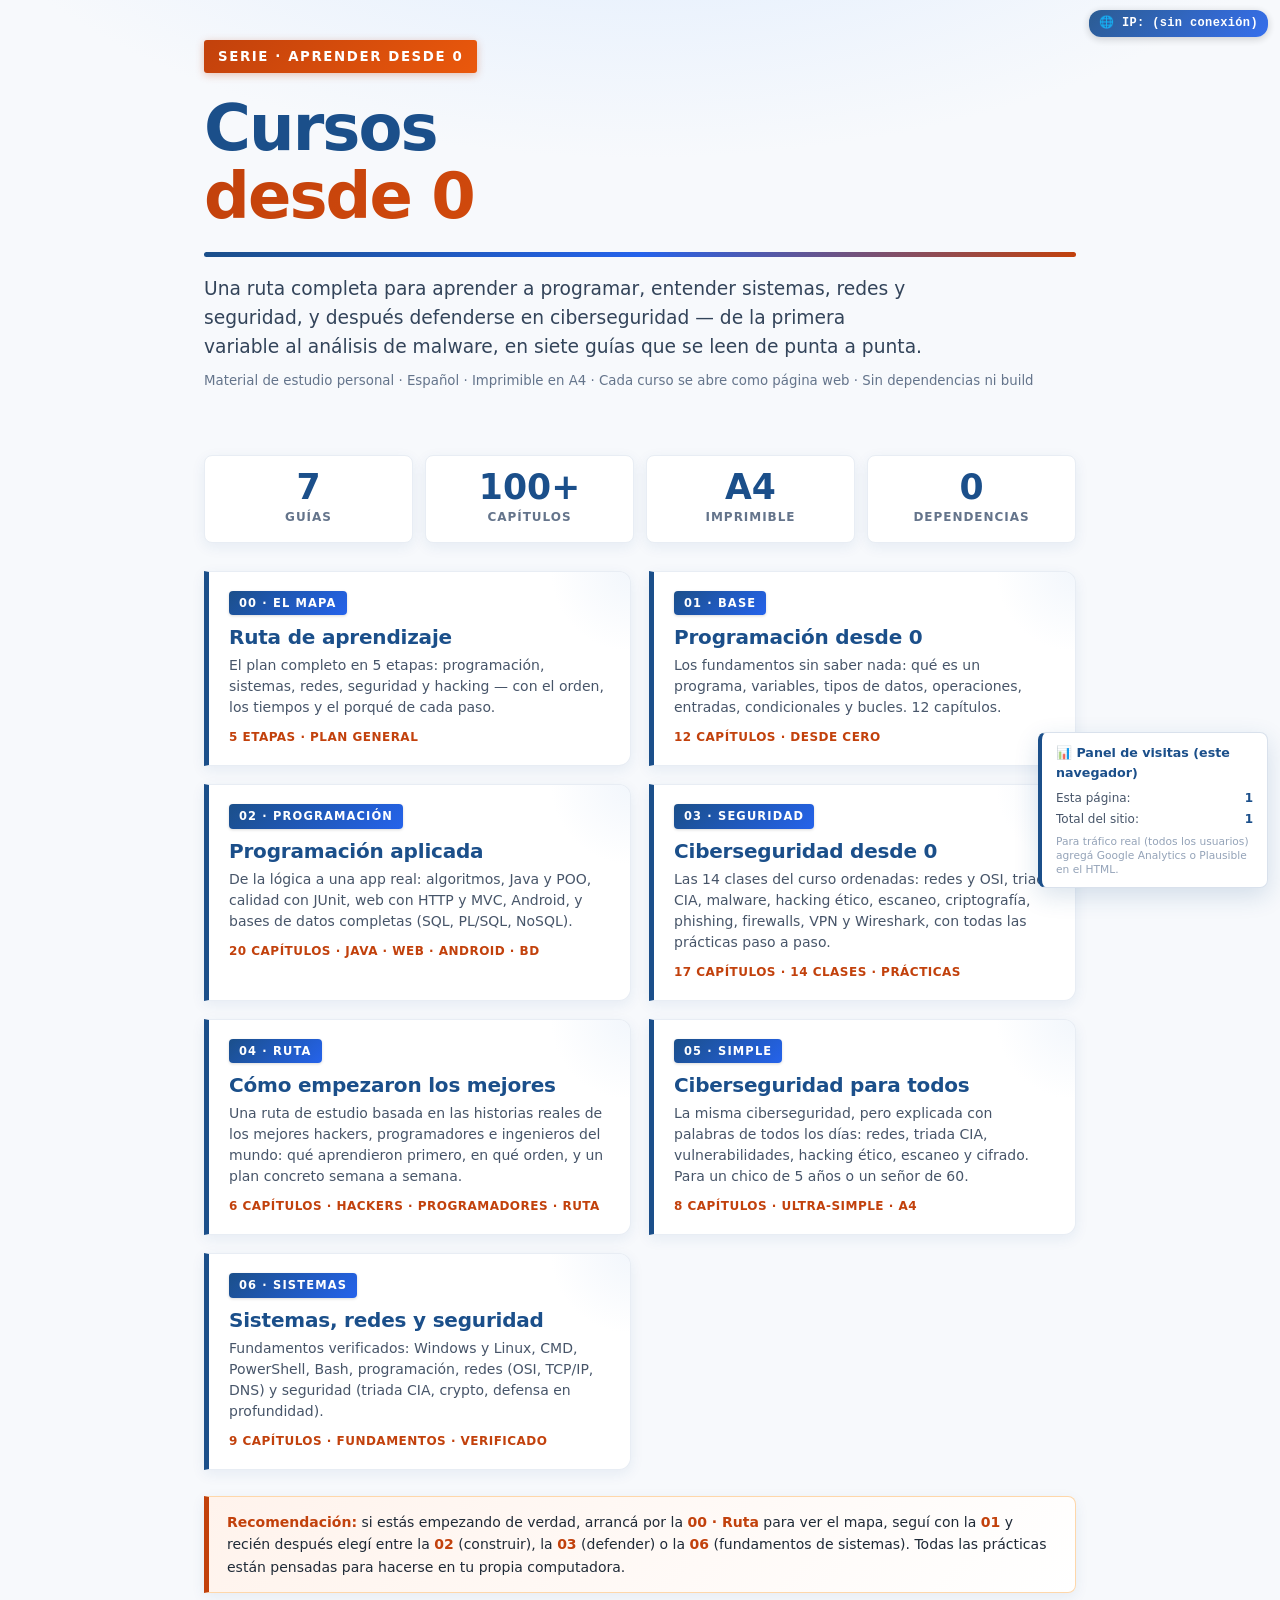
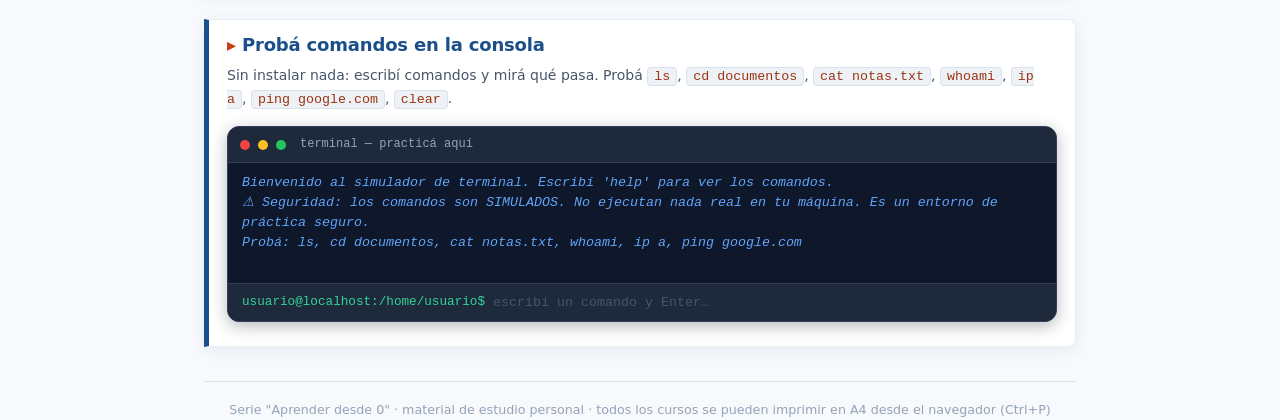
==== commit 21c87f8e: "Curso 05: agrega capitulo 8 privacidad y rastreo web (caso Snowden)" ====
--- a/index.html
+++ b/index.html
@@ -2,6 +2,7 @@
 <html lang="es">
 <head>
 <meta charset="utf-8">
+<meta http-equiv="Content-Security-Policy" content="default-src 'self'; script-src 'self'; style-src 'self' 'unsafe-inline'; img-src 'self' data:; connect-src 'self' https://api.ipify.org; font-src 'self' data:;">
 <meta name="viewport" content="width=device-width, initial-scale=1">
 <title>Aprender desde 0 — Cursos</title>
 <link rel="stylesheet" href="styles.css">
@@ -140,7 +141,7 @@
       <span class="num">05 · Simple</span>
       <h3>Ciberseguridad para todos</h3>
       <p>La misma ciberseguridad, pero explicada con palabras de todos los días: redes, triada CIA, vulnerabilidades, hacking ético, escaneo y cifrado. Para un chico de 5 años o un señor de 60.</p>
-      <div class="tags">7 CAPÍTULOS · ULTRA-SIMPLE · A4</div>
+      <div class="tags">8 CAPÍTULOS · ULTRA-SIMPLE · A4</div>
     </a>
 
     <a class="curso" href="06-sistemas-redes-seguridad.html">
